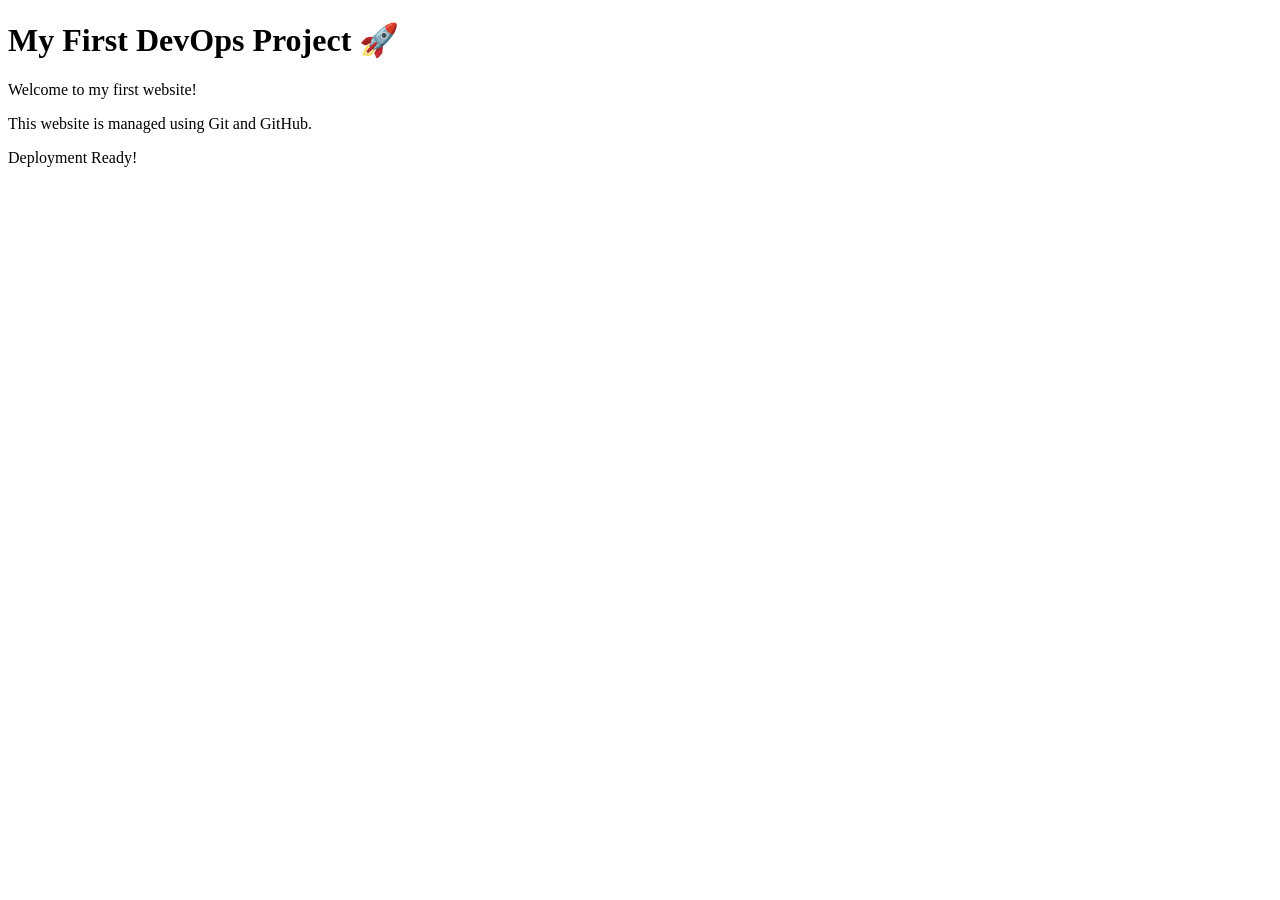
==== index.html @ fd66195b "index.html" ====
<!DOCTYPE html>
<html lang="en">
<head>
    <meta charset="UTF-8">
    <meta name="viewport" content="width=device-width, initial-scale=1.0">
    <title>My First DevOps Website</title>
    <link rel="stylesheet" href="style.css">
</head>
<body>
    <div class="container">
        <h1>My First DevOps Project 🚀</h1>
        <p>Welcome to my first website!</p>
        <p>This website is managed using Git and GitHub.</p>
        <div class="status">Deployment Ready!</div>
    </div>
</body>
</html>
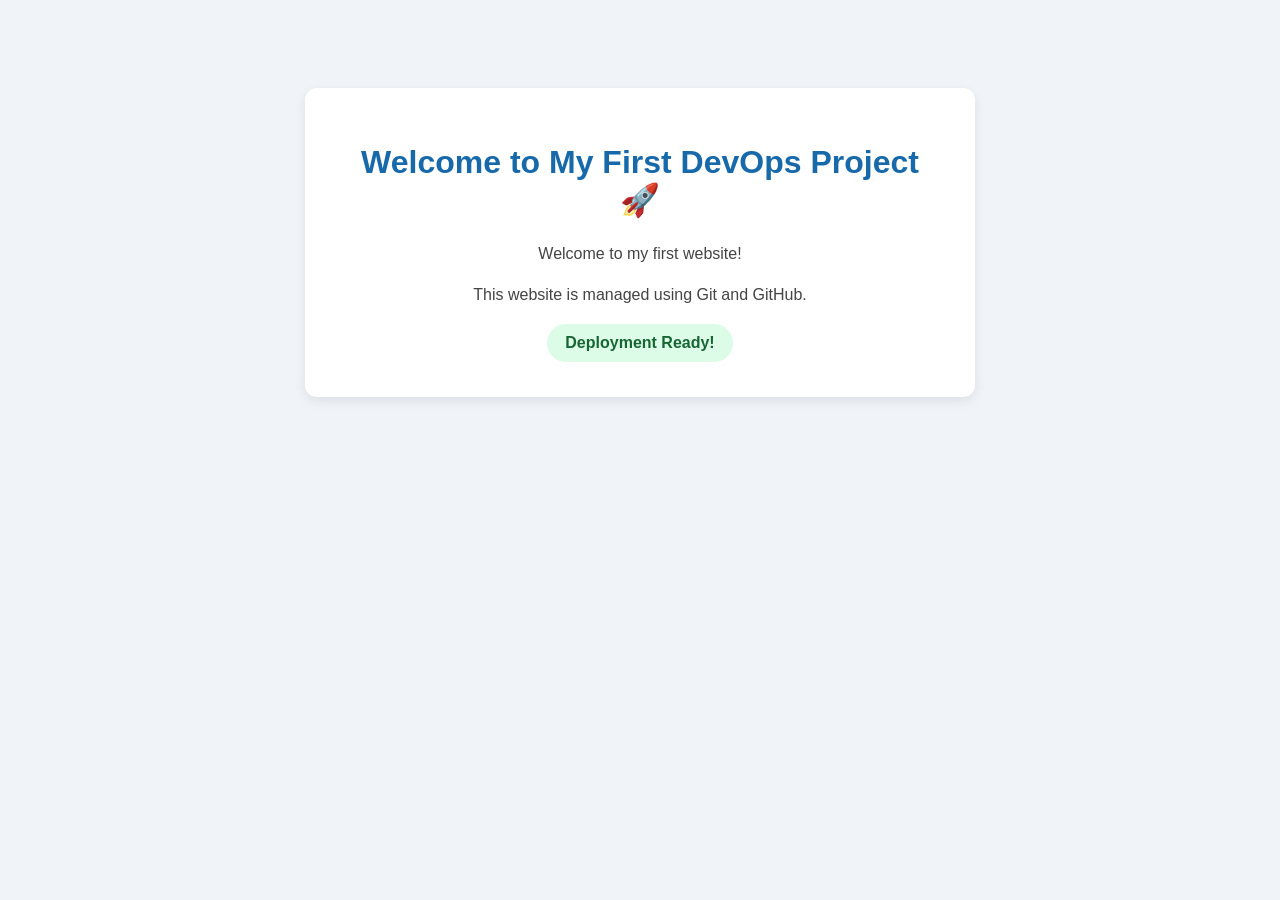
==== commit 0a464aeb: "Update header text in index.html" ====
--- a/index.html
+++ b/index.html
@@ -9,7 +9,7 @@
 </head>
 <body>
     <div class="container">
-        <h1>My First DevOps Project 🚀</h1>
+        <h1>Welcome to My First DevOps Project 🚀</h1>
         <p>Welcome to my first website!</p>
         <p>This website is managed using Git and GitHub.</p>
         <div class="status">Deployment Ready!</div>
--- a/style.css
+++ b/style.css
@@ -0,0 +1,34 @@
+
+body {
+    font-family: Arial, sans-serif;
+    background-color: #f0f4f8;
+    text-align: center;
+    padding: 80px 20px;
+}
+
+.container {
+    max-width: 600px;
+    margin: auto;
+    padding: 35px;
+    background-color: white;
+    border-radius: 12px;
+    box-shadow: 0 4px 12px #00000015;
+}
+
+h1 {
+    color: #1769aa;
+}
+
+p {
+    color: #444444;
+    line-height: 1.6;
+}
+
+.status {
+    display: inline-block;
+    padding: 10px 18px;
+    color: #176534;
+    background-color: #dcfce7;
+    border-radius: 20px;
+    font-weight: bold;
+}
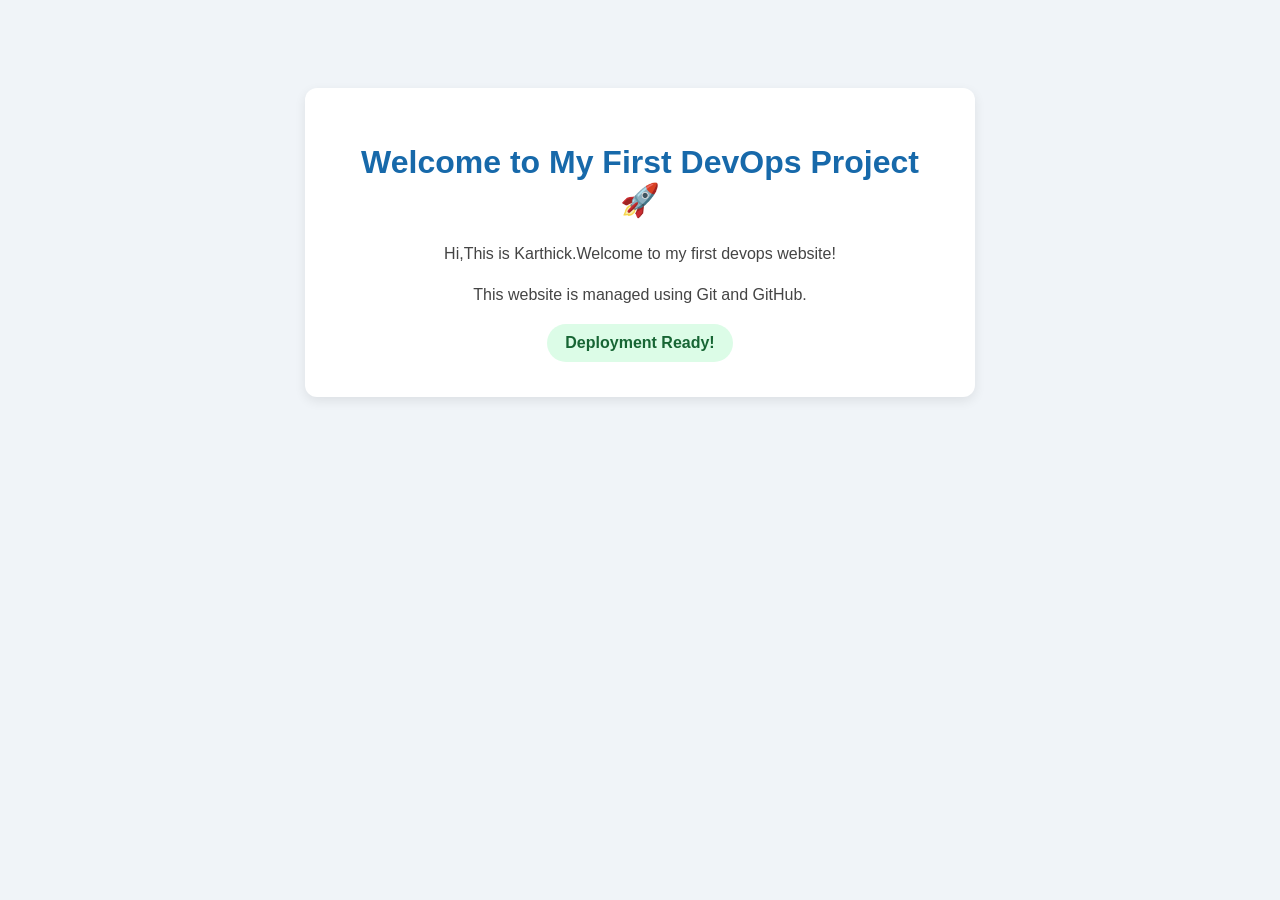
==== commit c98cc2c8: "Update welcome message in index.html" ====
--- a/index.html
+++ b/index.html
@@ -10,7 +10,7 @@
 <body>
     <div class="container">
         <h1>Welcome to My First DevOps Project 🚀</h1>
-        <p>Welcome to my first website!</p>
+        <p>Hi,This is Karthick.Welcome to my first devops website!</p>
         <p>This website is managed using Git and GitHub.</p>
         <div class="status">Deployment Ready!</div>
     </div>
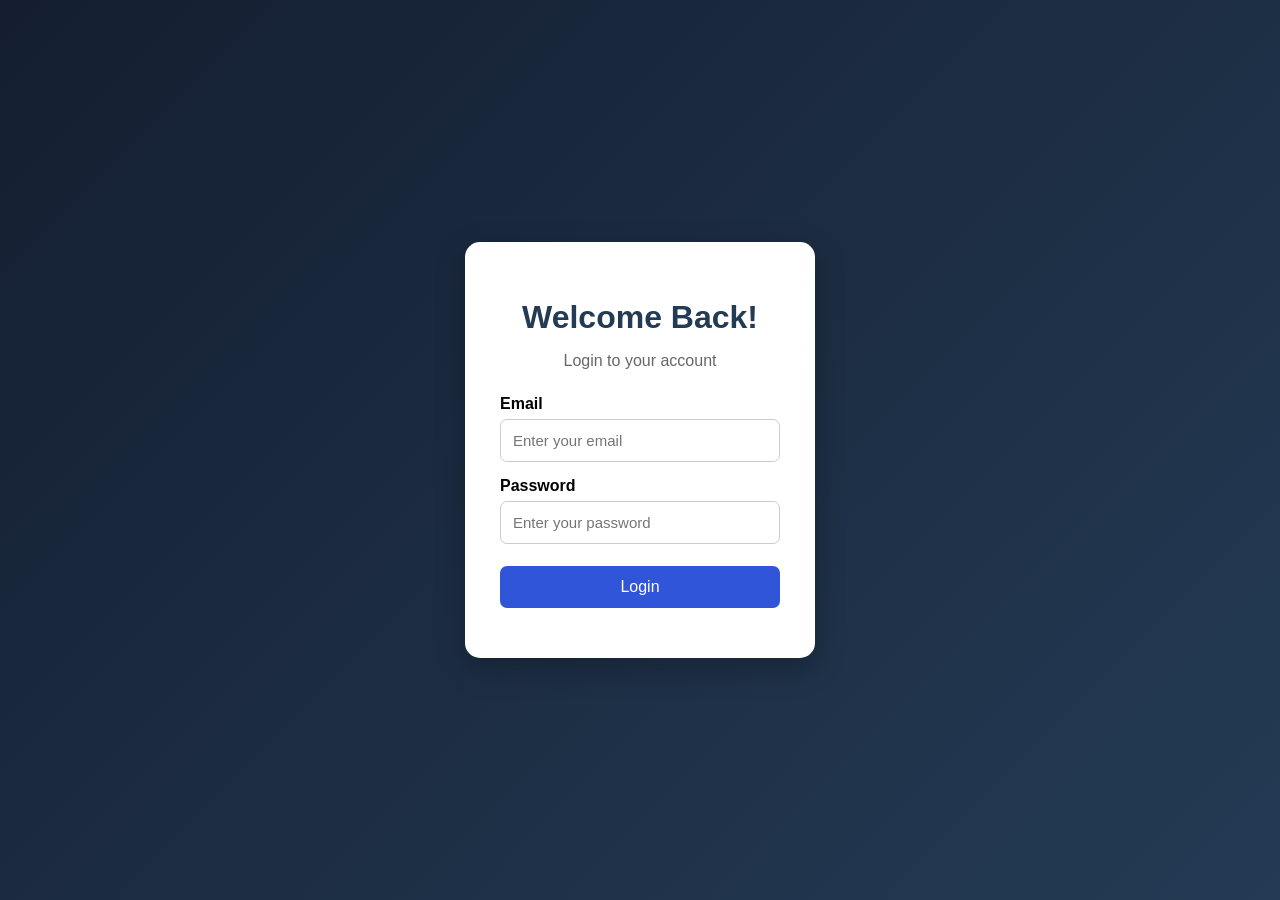
==== commit aad11b67: "Revamp index.html for login page layout" ====
--- a/index.html
+++ b/index.html
@@ -1,18 +1,135 @@
-
 <!DOCTYPE html>
 <html lang="en">
 <head>
     <meta charset="UTF-8">
     <meta name="viewport" content="width=device-width, initial-scale=1.0">
-    <title>My First DevOps Website</title>
-    <link rel="stylesheet" href="style.css">
+    <title>Login Page</title>
+
+    <style>
+        * {
+            box-sizing: border-box;
+        }
+
+        body {
+            margin: 0;
+            font-family: Arial, sans-serif;
+            background: linear-gradient(135deg, #141e30, #243b55);
+            min-height: 100vh;
+            display: flex;
+            justify-content: center;
+            align-items: center;
+        }
+
+        .login-box {
+            background: white;
+            padding: 35px;
+            border-radius: 15px;
+            width: 350px;
+            max-width: 90%;
+            box-shadow: 0 10px 30px #00000040;
+        }
+
+        h1 {
+            text-align: center;
+            color: #243b55;
+            margin-bottom: 10px;
+        }
+
+        .subtitle {
+            text-align: center;
+            color: #666;
+            margin-bottom: 25px;
+        }
+
+        label {
+            display: block;
+            margin: 15px 0 6px;
+            font-weight: bold;
+        }
+
+        input {
+            width: 100%;
+            padding: 12px;
+            border: 1px solid #ccc;
+            border-radius: 7px;
+            font-size: 15px;
+        }
+
+        input:focus {
+            outline: 2px solid #5271ff;
+            border-color: transparent;
+        }
+
+        button {
+            width: 100%;
+            padding: 12px;
+            margin-top: 22px;
+            border: none;
+            border-radius: 7px;
+            background: #3155d9;
+            color: white;
+            font-size: 16px;
+            cursor: pointer;
+        }
+
+        button:hover {
+            background: #243baf;
+        }
+
+        #message {
+            text-align: center;
+            margin-top: 15px;
+            font-size: 14px;
+        }
+    </style>
 </head>
+
 <body>
-    <div class="container">
-        <h1>Welcome to My First DevOps Project 🚀</h1>
-        <p>Hi,This is Karthick.Welcome to my first devops website!</p>
-        <p>This website is managed using Git and GitHub.</p>
-        <div class="status">Deployment Ready!</div>
+    <div class="login-box">
+        <h1>Welcome Back!</h1>
+        <p class="subtitle">Login to your account</p>
+
+        <form id="loginForm">
+            <label for="email">Email</label>
+            <input
+                type="email"
+                id="email"
+                placeholder="Enter your email"
+                required
+            >
+
+            <label for="password">Password</label>
+            <input
+                type="password"
+                id="password"
+                placeholder="Enter your password"
+                required
+                minlength="6"
+            >
+
+            <button type="submit">Login</button>
+            <p id="message" role="status"></p>
+        </form>
     </div>
-</body>
-</html>
+
+    <script>
+        const form = document.getElementById("loginForm");
+        const message = document.getElementById("message");
+
+        form.addEventListener("submit", function(event) {
+            event.preventDefault();
+
+            const email = document.getElementById("email").value;
+            const password = document.getElementById("password").value;
+
+            if (email && password.length >= 6) {
+                message.textContent =
+                    "Demo login successful! Welcome.";
+                message.style.color = "green";
+            } else {
+                message.textContent =
+                    "Please enter valid login details.";
+                message.style.color = "red";
+            }
+        });
+    </s
